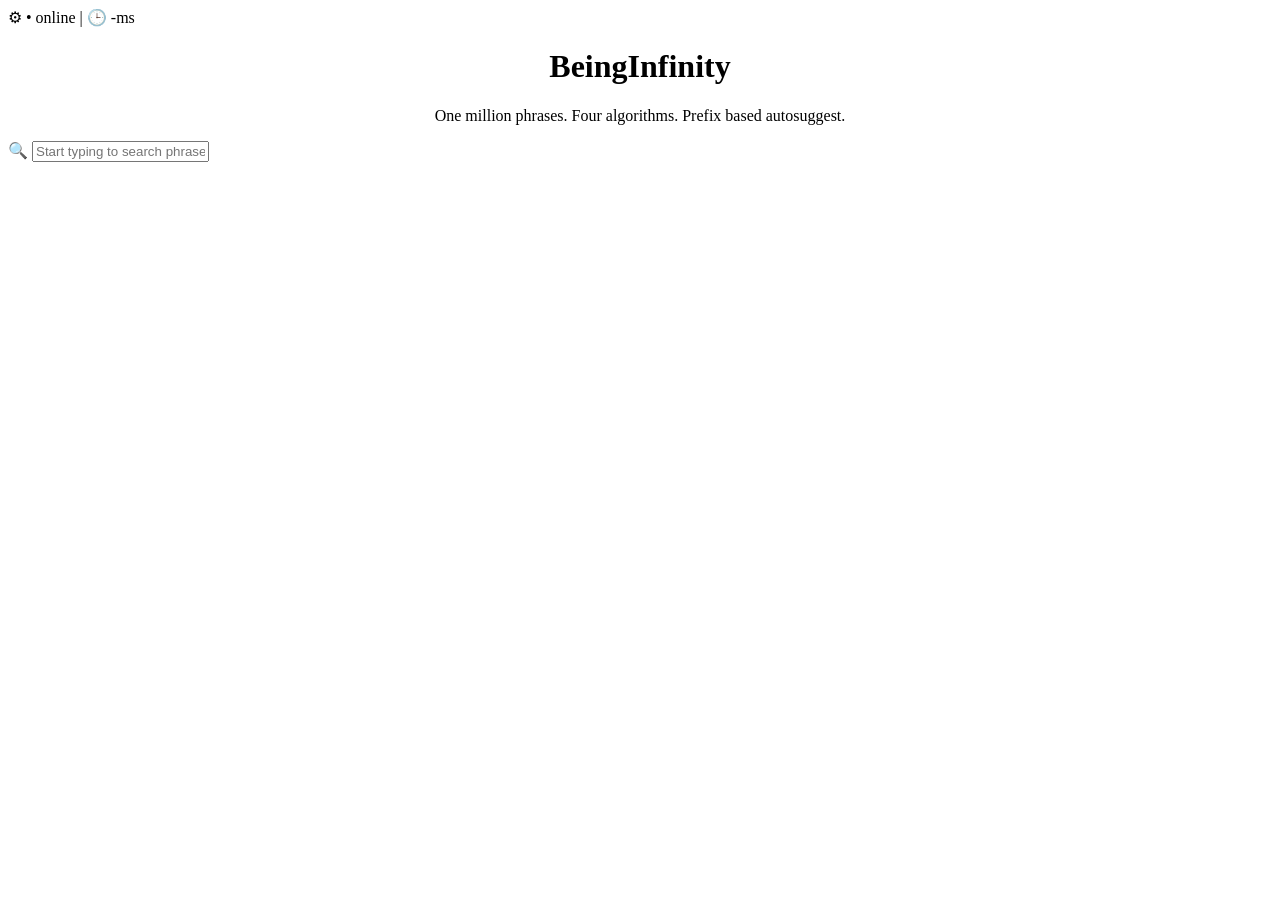
==== src/main/resources/static/autosuggest.html @ 5d6e5c68 "change 2" ====
<!DOCTYPE html>
<html lang="en">
<head>
    <meta charset="UTF-8">
    <meta name="viewport" content="width=device-width, initial-scale=1.0">
    <title>Document</title>
    <style>
        h1{
            text-align: center;
            color:black;
        }
        p{
            text-align: center;
            color:black;
        }
        input{
            text-align: center;
            color: darkgrey;
        }
    </style>
</head>
<body>
    <span> &#x2699; </span>
    <span> &#x2022; online | &#x1F552; -ms </span>
    <h1>BeingInfinity</h1>
    <p>One million phrases. Four algorithms. Prefix based autosuggest. </p>
    <span> &#128269;</span>
    <input type="text" placeholder="Start typing to search phrases...">
</body>
</html>
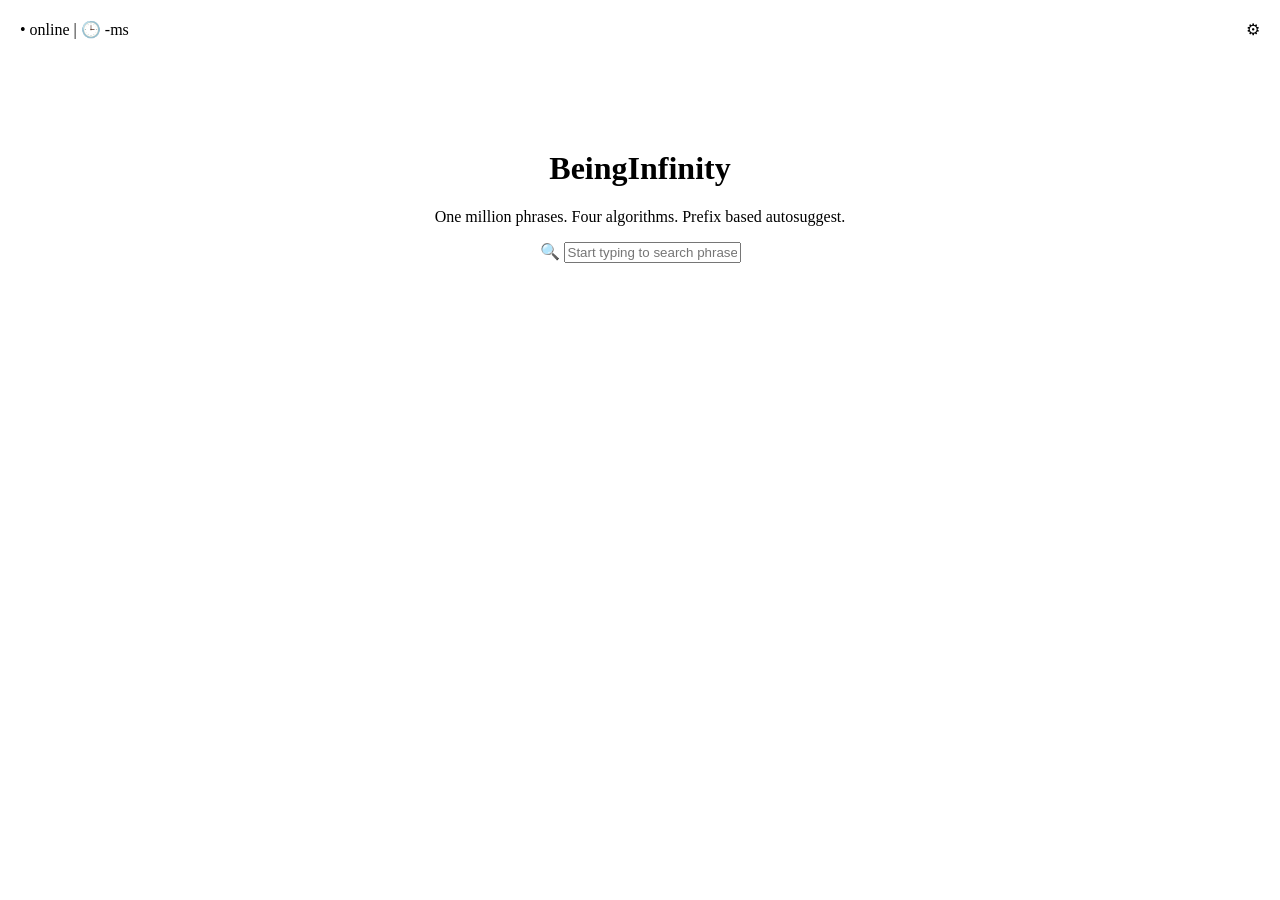
==== commit 9ae02100: "change3" ====
--- a/src/main/resources/static/autosuggest.html
+++ b/src/main/resources/static/autosuggest.html
@@ -5,24 +5,29 @@
     <meta name="viewport" content="width=device-width, initial-scale=1.0">
     <title>Document</title>
     <style>
-        h1{
+        body {
             text-align: center;
-            color:black;
+            color: black;
         }
-        p{
-            text-align: center;
-            color:black;
+        .gear{
+            position:fixed;
+            top: 20px;
+            right: 20px;
         }
-        input{
-            text-align: center;
-            color: darkgrey;
+        .bullet{
+            position:fixed;
+            top: 20px;
+            left: 20px;
+        }
+        .logo{
+            margin-top: 150px;
         }
     </style>
 </head>
 <body>
-    <span> &#x2699; </span>
-    <span> &#x2022; online | &#x1F552; -ms </span>
-    <h1>BeingInfinity</h1>
+    <span class="gear"> &#x2699; </span>
+    <span class="bullet"> &#x2022; online | &#x1F552; -ms </span>
+    <h1 class="logo">BeingInfinity</h1>
     <p>One million phrases. Four algorithms. Prefix based autosuggest. </p>
     <span> &#128269;</span>
     <input type="text" placeholder="Start typing to search phrases...">
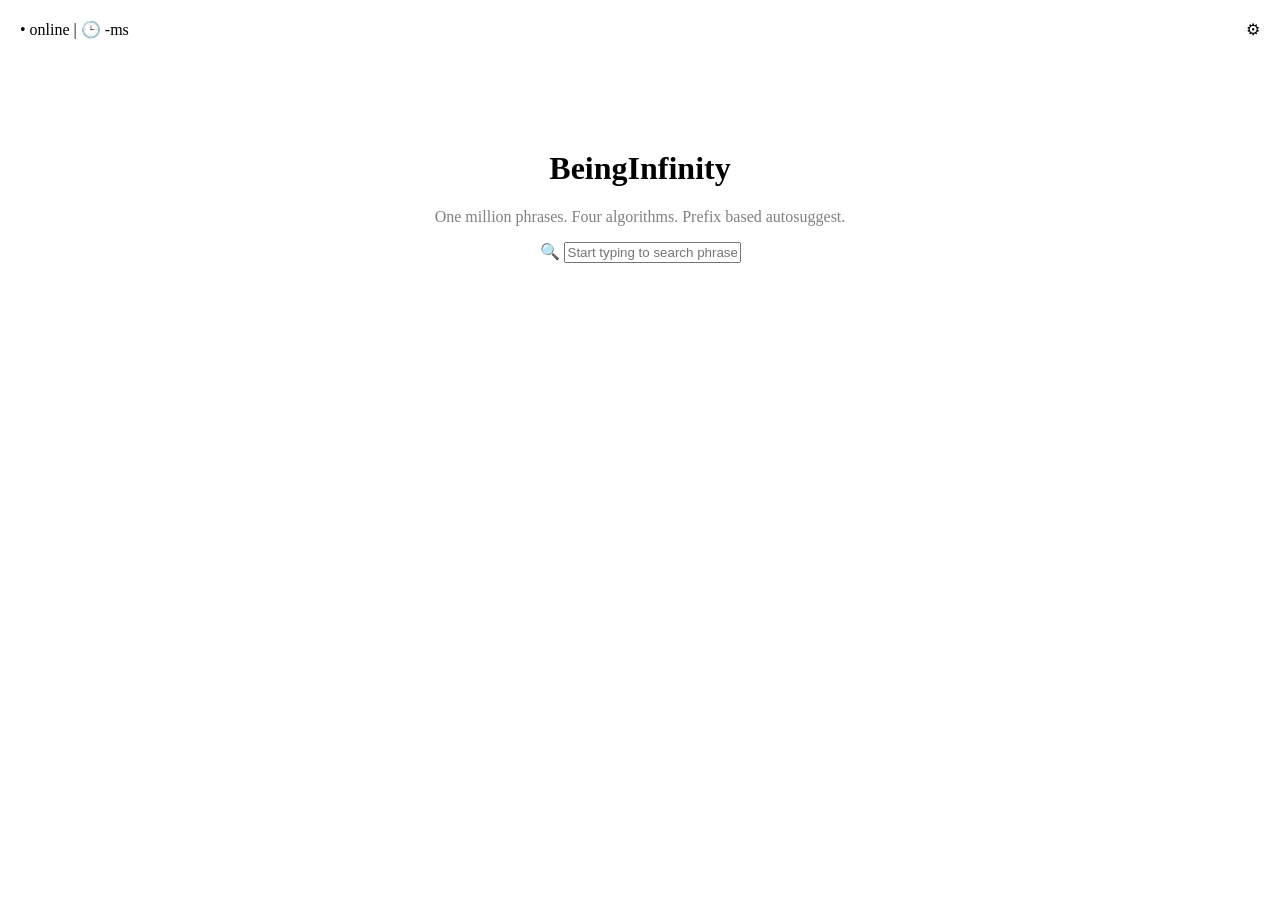
==== commit e8a4709f: "change4" ====
--- a/src/main/resources/static/autosuggest.html
+++ b/src/main/resources/static/autosuggest.html
@@ -8,6 +8,9 @@
         body {
             text-align: center;
             color: black;
+        }
+        p{
+            color: gray;
         }
         .gear{
             position:fixed;
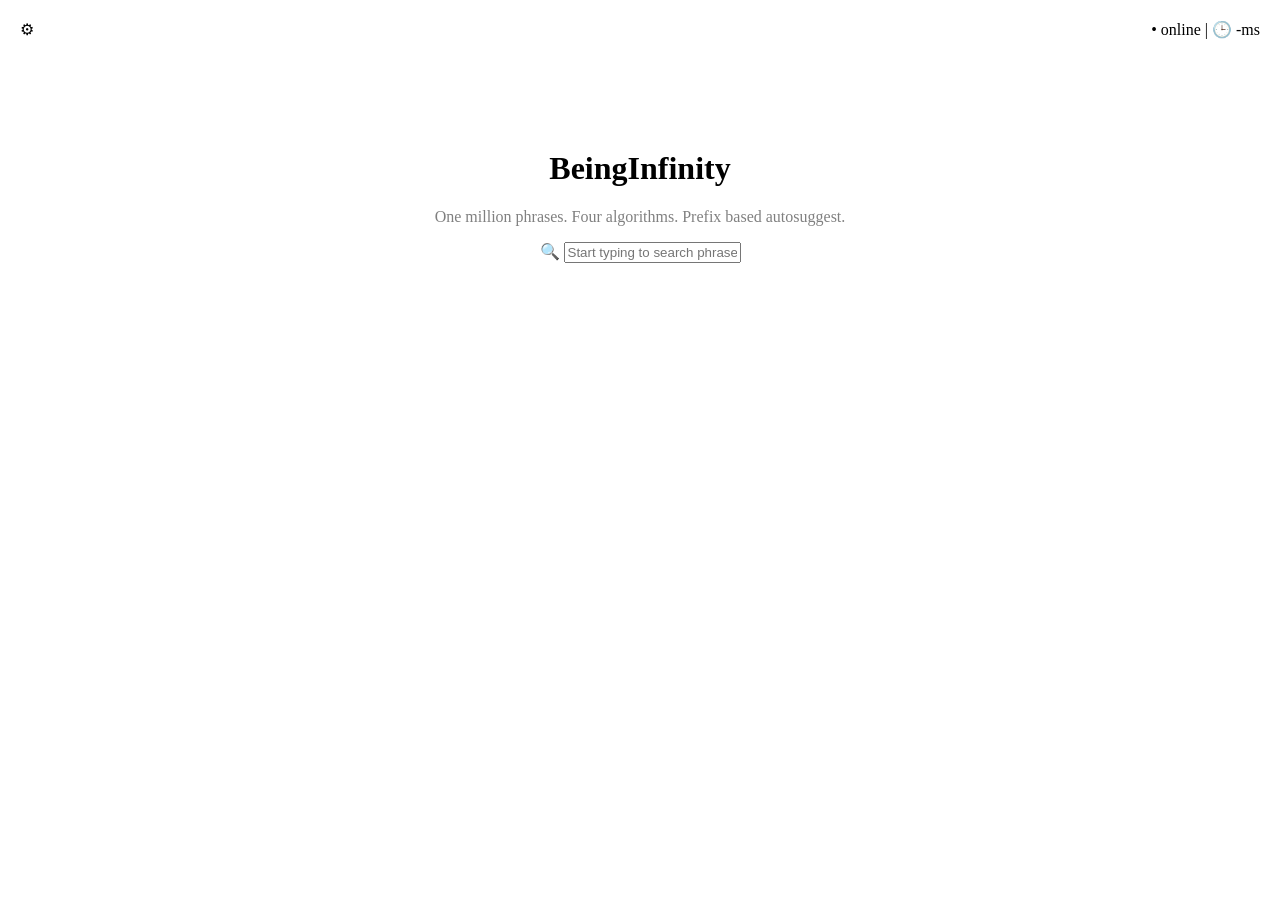
==== commit 08044228: "change 5" ====
--- a/src/main/resources/static/autosuggest.html
+++ b/src/main/resources/static/autosuggest.html
@@ -15,12 +15,12 @@
         .gear{
             position:fixed;
             top: 20px;
-            right: 20px;
+            left: 20px;
         }
         .bullet{
             position:fixed;
             top: 20px;
-            left: 20px;
+            right: 20px;
         }
         .logo{
             margin-top: 150px;
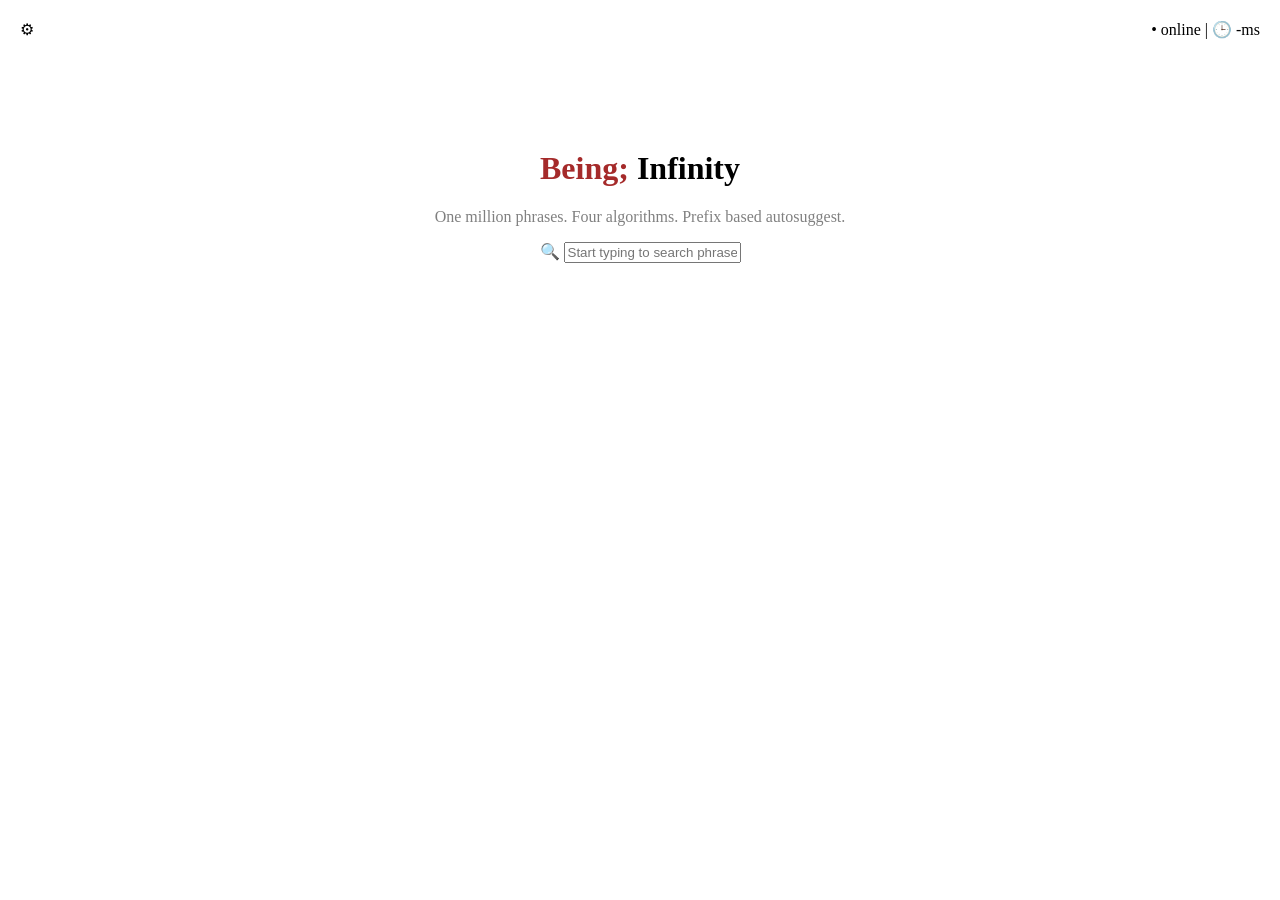
==== commit 66093267: "change 6" ====
--- a/src/main/resources/static/autosuggest.html
+++ b/src/main/resources/static/autosuggest.html
@@ -25,12 +25,16 @@
         .logo{
             margin-top: 150px;
         }
+        .being {
+            color:brown
+        }
+
     </style>
 </head>
 <body>
     <span class="gear"> &#x2699; </span>
     <span class="bullet"> &#x2022; online | &#x1F552; -ms </span>
-    <h1 class="logo">BeingInfinity</h1>
+    <h1 class="logo"><span class="being">Being; </span> Infinity </h1>
     <p>One million phrases. Four algorithms. Prefix based autosuggest. </p>
     <span> &#128269;</span>
     <input type="text" placeholder="Start typing to search phrases...">
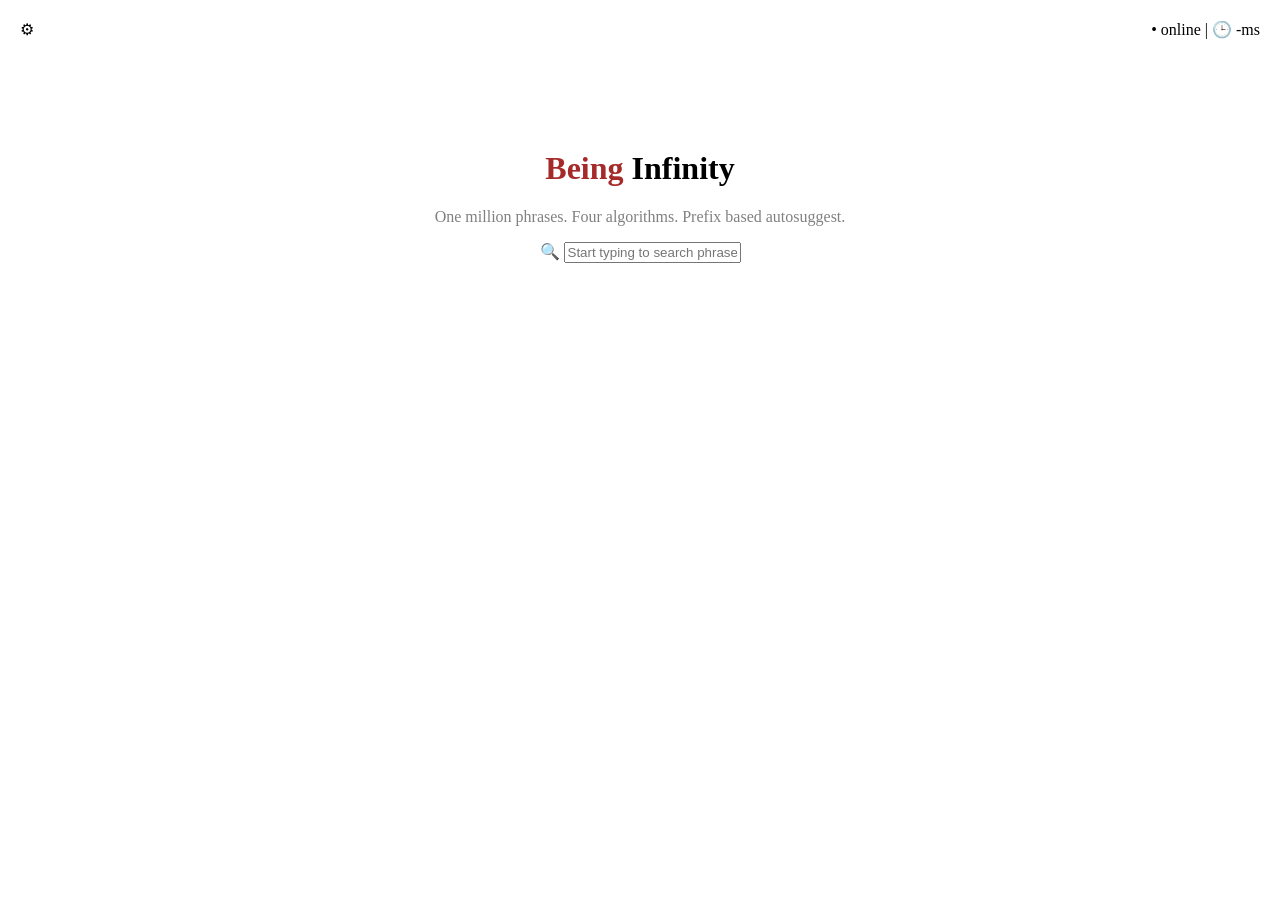
==== commit b73ca4d8: "change 7" ====
--- a/src/main/resources/static/autosuggest.html
+++ b/src/main/resources/static/autosuggest.html
@@ -34,7 +34,7 @@
 <body>
     <span class="gear"> &#x2699; </span>
     <span class="bullet"> &#x2022; online | &#x1F552; -ms </span>
-    <h1 class="logo"><span class="being">Being; </span> Infinity </h1>
+    <h1 class="logo"><span class="being">Being </span> Infinity </h1>
     <p>One million phrases. Four algorithms. Prefix based autosuggest. </p>
     <span> &#128269;</span>
     <input type="text" placeholder="Start typing to search phrases...">
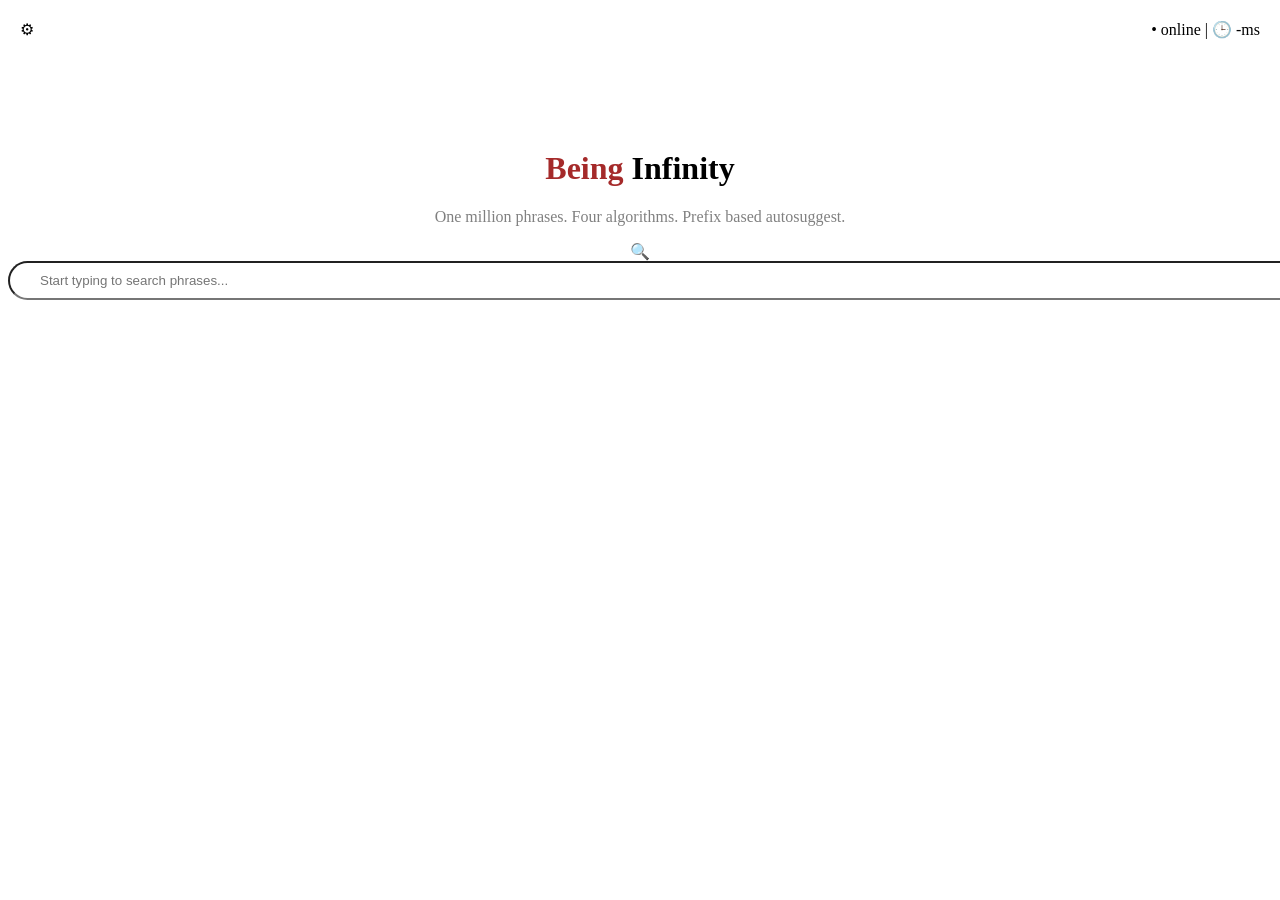
==== commit e4b4f099: "change 8" ====
--- a/src/main/resources/static/autosuggest.html
+++ b/src/main/resources/static/autosuggest.html
@@ -28,6 +28,14 @@
         .being {
             color:brown
         }
+        .search {
+            padding-top: 10px;
+            padding-bottom: 10px;
+            padding-left: 30px;
+            padding-right: 10px;
+            border-radius: 20px;
+            width:100%;
+        }
 
     </style>
 </head>
@@ -36,7 +44,7 @@
     <span class="bullet"> &#x2022; online | &#x1F552; -ms </span>
     <h1 class="logo"><span class="being">Being </span> Infinity </h1>
     <p>One million phrases. Four algorithms. Prefix based autosuggest. </p>
-    <span> &#128269;</span>
-    <input type="text" placeholder="Start typing to search phrases...">
+    <span class="lens" > &#128269;</span>
+    <input class="search" type="text" placeholder="Start typing to search phrases...">
 </body>
 </html>
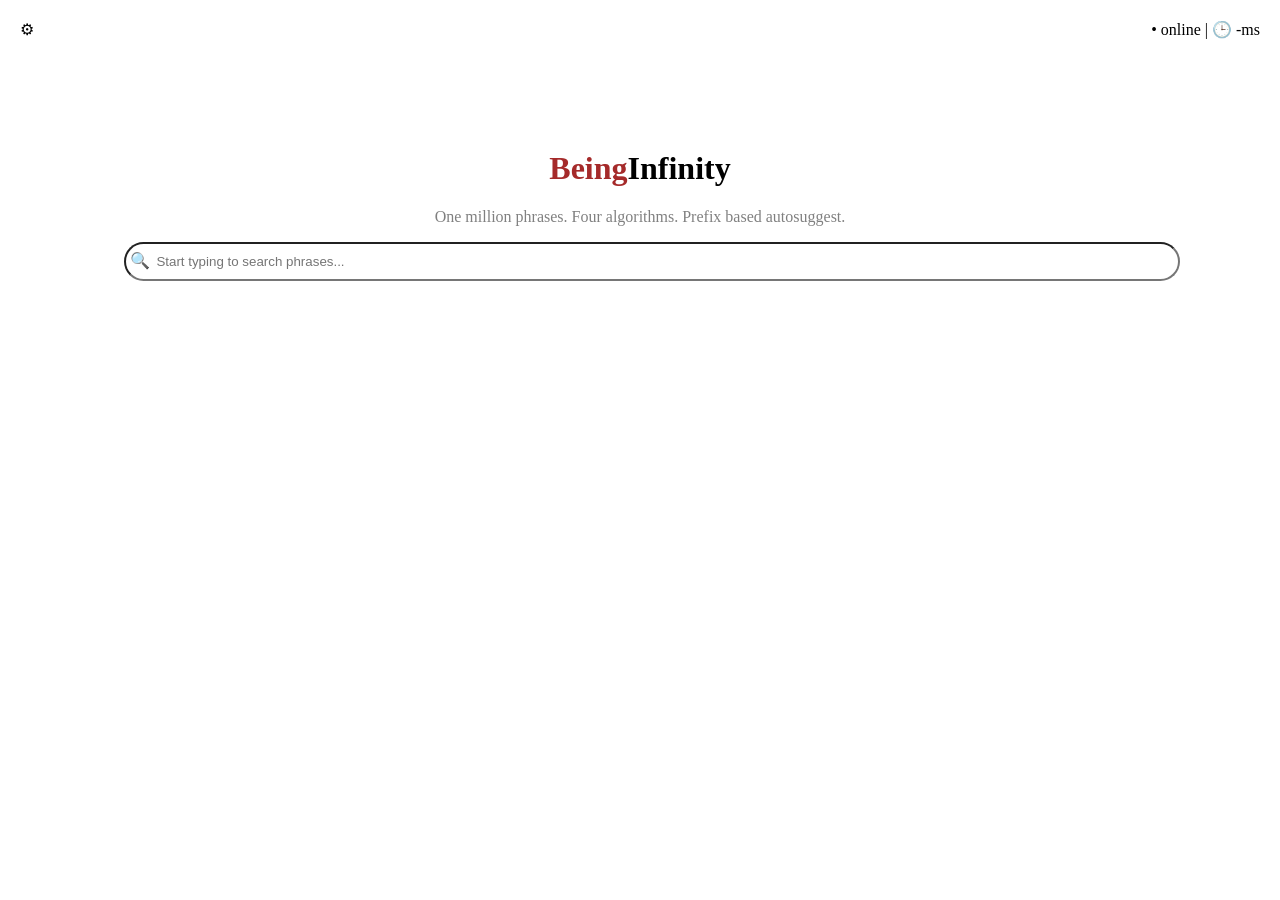
==== commit ad0b043a: "changes done" ====
--- a/src/main/resources/static/autosuggest.html
+++ b/src/main/resources/static/autosuggest.html
@@ -25,7 +25,7 @@
         .logo{
             margin-top: 150px;
         }
-        .being {
+        .being{
             color:brown
         }
         .search {
@@ -34,7 +34,25 @@
             padding-left: 30px;
             padding-right: 10px;
             border-radius: 20px;
-            width:100%;
+            width:80%;
+        }
+        .lens{
+            position:relative;
+            left: 30px;
+        }
+        .search-suggestions {
+            width: 80%;
+            margin: 8px 0 0;
+            border-radius: 16px;
+            box-shadow: 0 4px 12px rgba(0, 0, 0, 0.06);
+            overflow: hidden;
+            text-align: left;
+            margin: 0px auto;
+        }
+        .suggestion {
+            padding: 10px 14px;
+            border-bottom: 1px solid #f2f2f2;
+            font-size: 14px;
         }
 
     </style>
@@ -42,9 +60,37 @@
 <body>
     <span class="gear"> &#x2699; </span>
     <span class="bullet"> &#x2022; online | &#x1F552; -ms </span>
-    <h1 class="logo"><span class="being">Being </span> Infinity </h1>
+    <h1 class="logo"><span class="being">Being</span>Infinity</h1>
     <p>One million phrases. Four algorithms. Prefix based autosuggest. </p>
-    <span class="lens" > &#128269;</span>
+    <span class="lens" >  &#128269;</span>
     <input class="search" type="text" placeholder="Start typing to search phrases...">
+    <div class="search-suggestions"> 
+        <!-- <div class="suggestion"> Cyber Security </div> 
+        <div class="suggestion"> Artificial Intelligence and Data Science </div> -->
+    </div>
+    <script>
+        function getSearchSuggestions(){
+            var searchBox = document.getElementsByClassName("search-box");
+            var searchSuggestions = document.getElementsByClassName("search-suggestions");
+
+            var userInput = searchBox.value;
+            if (userInput.trim() === "") return;
+            var URL1="https://autosuggest-backend.onrender.com/api/autosuggest?q="
+            var URL2="&algorithm=brute&limit=10&weighted=false"
+            var URL=URL1+userInput+URL2;
+            fetch(URL)
+            .then(function(response) {
+                return response.json();
+            })
+            .then(function(data) {
+                var searchresults= "";
+                var suggestions = data.results;
+                for (var i = 0; i < suggestions.length; i++) {
+                    searchresults += '<div class="suggestion">' + suggestions[i].text + '</div>';
+                }
+                searchSuggestions.innerHTML = searchresults;
+            })
+        }
+    </script>
 </body>
 </html>
